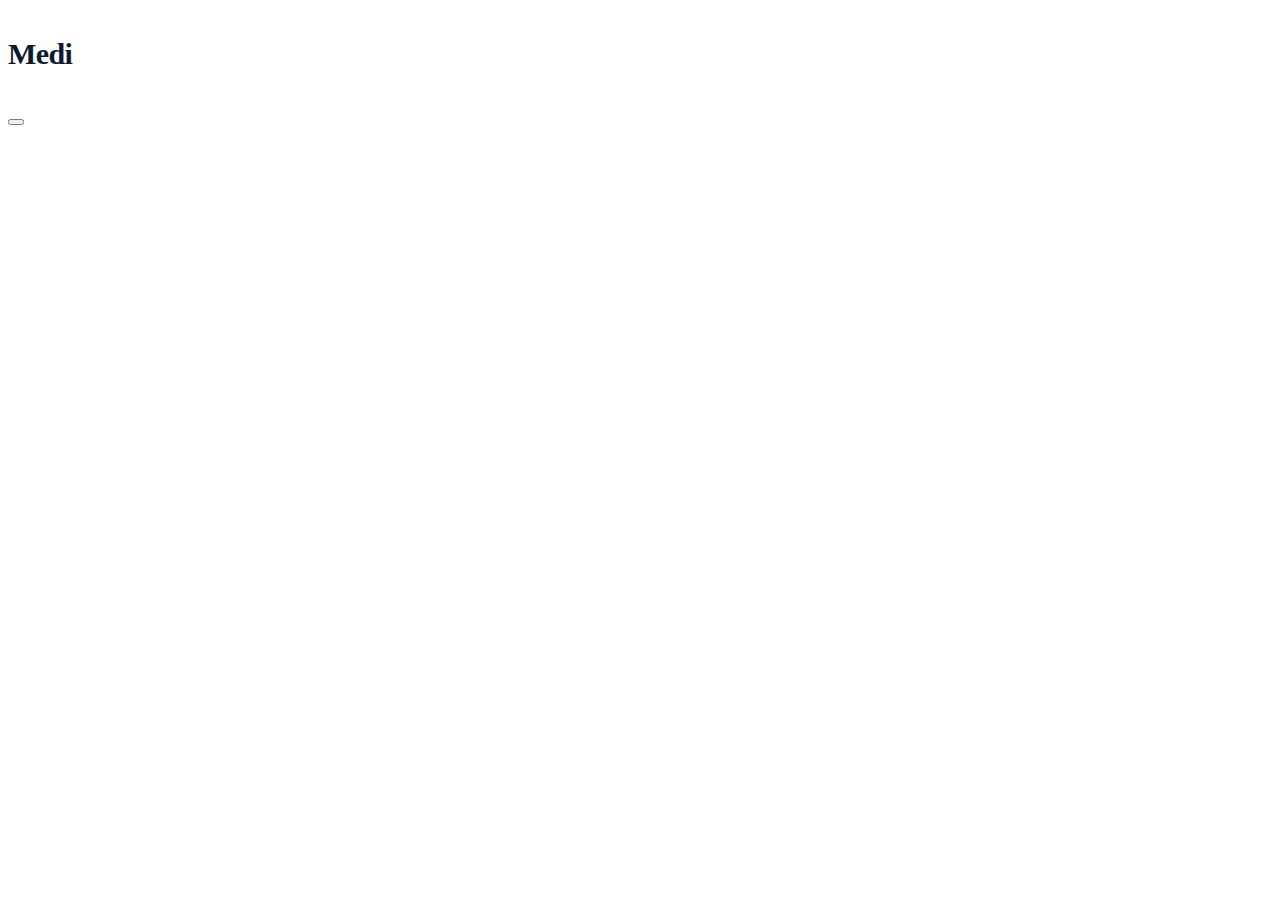
==== index.html @ 4d09faeb "add index.html" ====
<!DOCTYPE html>
<html lang="en">
<head>
    <meta charset="UTF-8">
    <meta name="viewport" content="width=ss, initial-scale=1.0">
    <link rel="stylesheet" href="styles/index.css">
    <title>Document</title>
</head>
<body>
    <header>
        <h3 class="logo">Medi <span class="logo"></span></h3>
    </header>
    <main>
        <section>
            <h1> <span></span></h1>
            <p> </p>
            <button> </button>
        </section>
        <section>
            <img src=" " alt="">
        </section>
    </main>
</body>
</html>
---- styles/index.css ----
.logo{
    font-family: Circular Std;
font-style: normal;
font-weight: 900;
font-size: 30px;
line-height: 160%;
/* or 48px */

letter-spacing: -0.02em;

color: #0A1B32;
}

.logo-dot {
    color: #4F56F1;
}
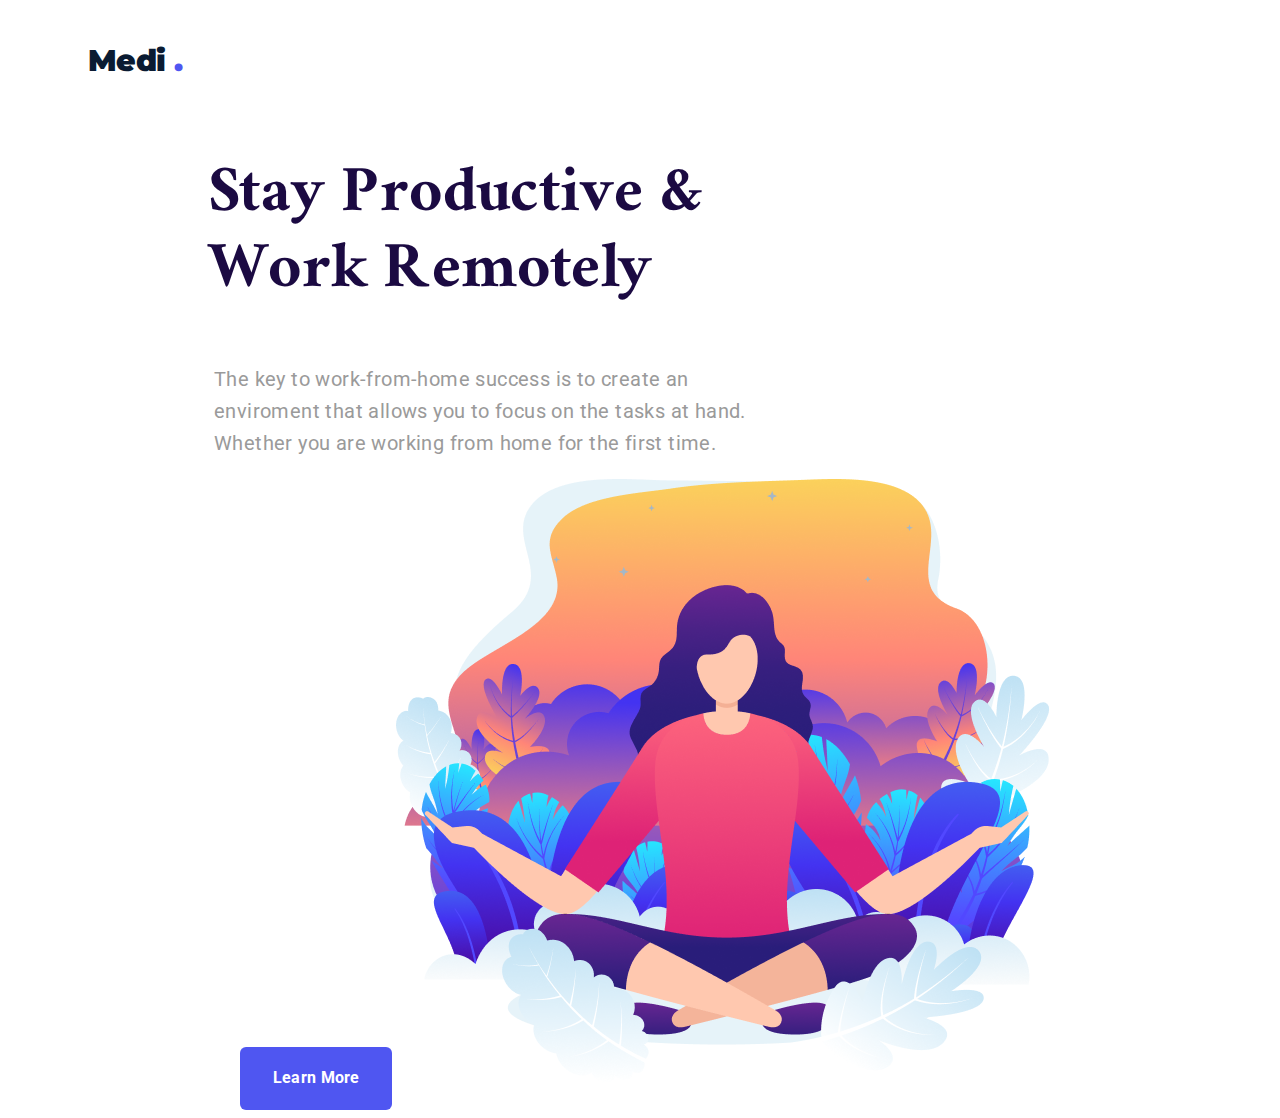
==== commit 5903dc17: "add content" ====
--- a/index.html
+++ b/index.html
@@ -3,21 +3,24 @@
 <head>
     <meta charset="UTF-8">
     <meta name="viewport" content="width=ss, initial-scale=1.0">
+    <link href="https://fonts.googleapis.com/css2?family=Montserrat&family=Ramaraja&family=Roboto&display=swap" rel="stylesheet">
     <link rel="stylesheet" href="styles/index.css">
     <title>Document</title>
 </head>
 <body>
     <header>
-        <h3 class="logo">Medi <span class="logo"></span></h3>
+        <h3 class="logo">Medi <span class="logo-dot">.</span></h3>
     </header>
     <main>
         <section>
-            <h1> <span></span></h1>
-            <p> </p>
-            <button> </button>
-        </section>
-        <section>
-            <img src=" " alt="">
+            <h1 class="main-title">Stay Productive &
+                                   Work Remotely <span></span></h1>
+            <p class="main-info">The key to work-from-home success is to create an 
+                                  enviroment that allows you to focus on the tasks at hand. Whether you are working from home for the first time.</p>
+            <button class="main-btn"> Learn More </button>
+            <section>
+            <section>
+            <img src="images/Group.png" alt="girl">
         </section>
     </main>
 </body>
--- a/styles/index.css
+++ b/styles/index.css
@@ -1,19 +1,66 @@
-.logo{
-    font-family: Circular Std;
-font-style: normal;
-font-weight: 900;
-font-size: 30px;
-line-height: 160%;
-/* or 48px */
-
-letter-spacing: -0.02em;
-
-color: #0A1B32;
+.logo {
+    font-family: 'Montserrat', sans-serif;
+    font-style: normal;
+    font-weight: 900;
+    font-size: 30px;
+    line-height: 160%;
+    /* or 48px */
+    letter-spacing: -0.02em;
+    color: #0A1B32;
+    margin-top: 37px;
+    margin-left: 80px;    
 }
-
 .logo-dot {
     color: #4F56F1;
 }
+section {
+   display: inline-block;
+   
+}
+.main-title {
+    max-width: 495px;
+    width: 100%;
+    margin-top: 202;
+    margin-left:200px ;
+    font-family: 'Ramaraja', serif;
+    font-style: normal;
+    font-weight: normal;
+    font-size: 72px;
+    line-height: 76px;
+    /* or 106% */
+    letter-spacing: 0.02em;
+    color: #1B0A42;
+}
+.main-info {
+    max-width: 582px;
+    width: 100%;
+    margin-top: 6px;
+    margin-left: 206px;
+    font-family: 'Roboto', sans-serif;
+    font-style: normal;
+    font-weight: normal;
+    font-size: 20px;
+    line-height: 32px;
+    /* or 160% */
+    letter-spacing: 0.02em;
+    color: #9A9A9A;   
+}
+.main-btn {
+    width: 152px;
+    height: 63.82px;
+    margin-top: 50px;
+    margin-left: 232.21px;
+    background-color: #4F56F1;
+    border-radius: 6px;
+    font-family: 'Roboto', sans-serif;
+    font-style: normal;
+    font-weight: bold;
+    font-size: 16px;
+    line-height: 32px;
+    /* or 200% */
+    text-align: center;
+    letter-spacing: 0.02em;
+    color: #FFFFFF;
+    border: none
+}
 
-
-
